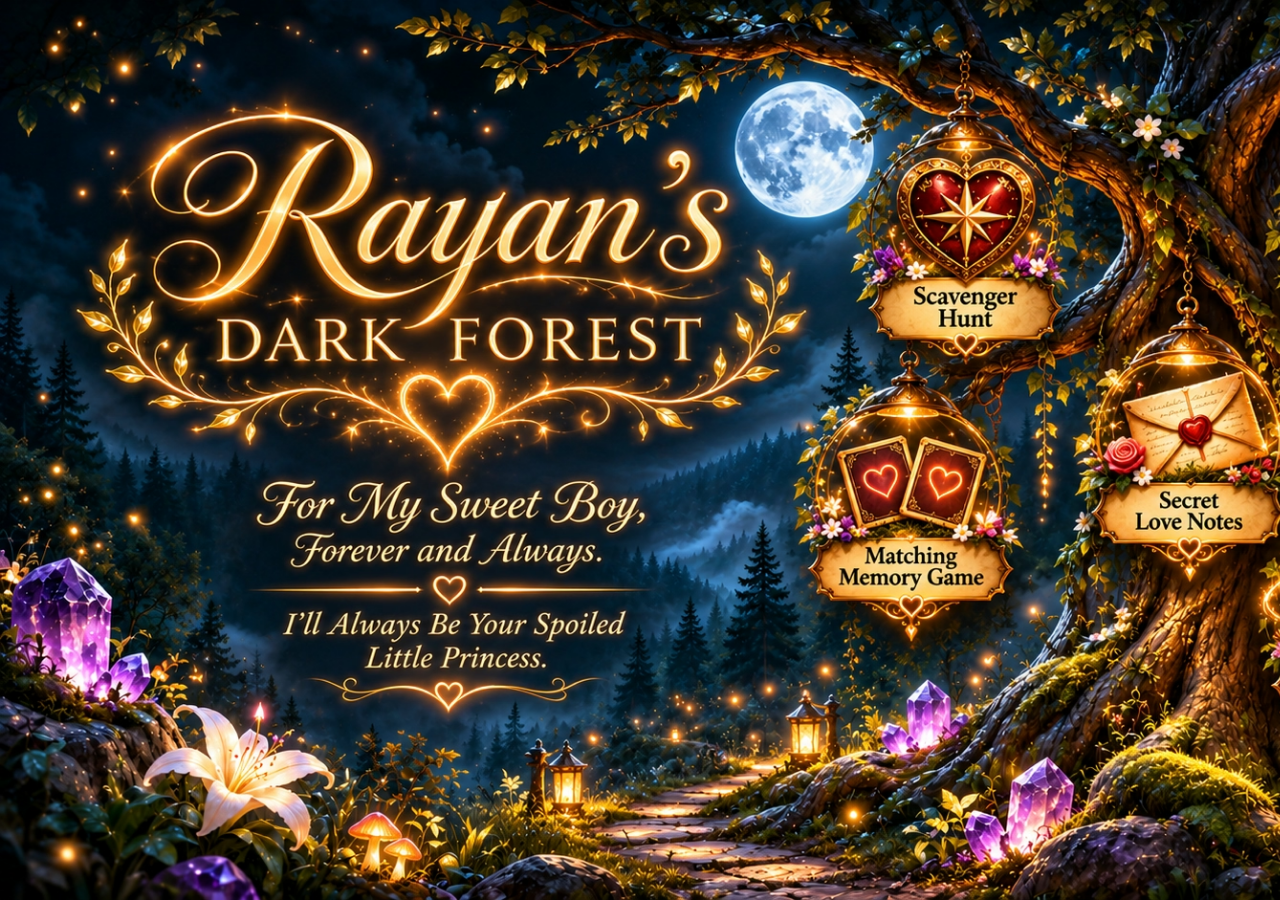
==== index.html @ 37598ecf "Use single seamless forest artwork on homepage" ====
<!doctype html>
<html lang="en">
<head>
  <meta charset="utf-8">
  <meta name="viewport" content="width=device-width, initial-scale=1, viewport-fit=cover">
  <meta name="theme-color" content="#050e16">
  <meta name="description" content="Rayan's Dark Forest — a little enchanted world made with love.">
  <title>Rayan's Dark Forest</title>
  <link rel="icon" href="assets/heart.svg" type="image/svg+xml">
  <link rel="preload" href="assets/rayans-dark-forest.avif" as="image" type="image/avif">
  <link rel="stylesheet" href="styles.css">
  <script defer src="script.js"></script>
</head>
<body class="home">
  <main class="forest-viewport" id="forest-viewport">
    <h1 class="visually-hidden">Rayan's Dark Forest</h1>
    <p class="visually-hidden">For My Sweet Boy, Forever and Always. I'll Always Be Your Spoiled Little Princess.</p>
    <div class="forest-scene" id="forest-scene" aria-label="An enchanted moonlit forest with five clickable lanterns in a magical tree">
      <img class="forest-art" src="assets/rayans-dark-forest.avif" width="1671" height="941" fetchpriority="high" draggable="false" alt="Rayan’s Dark Forest, a moonlit enchanted forest with five glowing game lanterns. The dedication reads: For My Sweet Boy, Forever and Always. I’ll Always Be Your Spoiled Little Princess.">
      <div class="magic-dust" id="magic-dust" aria-hidden="true"></div>
      <nav class="lantern-links" aria-label="Choose a forest adventure">
        <a class="lantern lantern-hunt" href="chapters/scavenger-hunt.html" aria-label="Open the Scavenger Hunt"><span class="visually-hidden">Scavenger Hunt</span></a>
        <a class="lantern lantern-words" href="chapters/word-search.html" aria-label="Open the Word Search Puzzle"><span class="visually-hidden">Word Search Puzzle</span></a>
        <a class="lantern lantern-matching" href="chapters/memory-game.html" aria-label="Open the Matching Memory Game"><span class="visually-hidden">Matching Memory Game</span></a>
        <a class="lantern lantern-notes" href="chapters/love-notes.html" aria-label="Open Secret Love Notes"><span class="visually-hidden">Secret Love Notes</span></a>
        <a class="lantern lantern-treasure" href="chapters/treasure-trail.html" aria-label="Open the Mystery Treasure Trail"><span class="visually-hidden">Mystery Treasure Trail</span></a>
      </nav>
    </div>
  </main>
</body>
</html>
---- styles.css ----
:root{color-scheme:dark;--night:#050e16;--gold:#f5c675;--gold-bright:#fff1ca;--soft-gold:#f3d6a3}
*{box-sizing:border-box}
html,body{margin:0;min-height:100%;background:var(--night)}
body{font-family:Georgia,"Times New Roman",serif;color:var(--gold-bright)}
a{color:inherit}
.visually-hidden{position:absolute!important;width:1px!important;height:1px!important;padding:0!important;margin:-1px!important;overflow:hidden!important;clip:rect(0,0,0,0)!important;white-space:nowrap!important;border:0!important}
/* The exact approved picture fills the screen, with all five hotspots aligned. */
.forest-viewport{display:grid;place-items:center;width:100%;height:100svh;height:100dvh;overflow:hidden;background:#050e16}
.forest-scene{position:relative;isolation:isolate;width:max(100vw,177.577svh);width:max(100vw,177.577dvh);aspect-ratio:1671/941;flex:none;overflow:hidden}
/* One full image avoids vertical seams between sliced image files. */
.forest-art{position:absolute;inset:0;display:block;width:100%;height:100%;object-fit:fill;user-select:none;pointer-events:none}
.magic-dust{position:absolute;inset:0;pointer-events:none;overflow:hidden}
.firefly{position:absolute;left:var(--x);top:var(--y);width:var(--size);height:var(--size);border-radius:50%;opacity:0;background:#fff0b8;box-shadow:0 0 4px 2px #ffd784,0 0 15px 4px #f4a94a70;animation:float-glimmer var(--time) ease-in-out var(--delay) infinite alternate}
@keyframes float-glimmer{0%{opacity:.0;transform:translate3d(0,8px,0) scale(.6)}38%{opacity:.65}75%{opacity:.16}100%{opacity:.8;transform:translate3d(var(--drift),-17px,0) scale(1.12)}}
.lantern-links{position:absolute;inset:0;pointer-events:none}
.lantern{position:absolute;display:block;z-index:2;pointer-events:auto;border-radius:48%;outline:0;touch-action:manipulation;-webkit-tap-highlight-color:transparent}
.lantern::before{content:"";position:absolute;inset:5%;border:1.6px solid transparent;border-radius:42%;opacity:0;transition:opacity .25s,border-color .25s,box-shadow .25s,transform .25s;transform:scale(.94)}
.lantern:is(:hover,:focus-visible)::before{opacity:1;border-color:#fff0b0bb;box-shadow:0 0 14px 5px #f7a63d80,0 0 34px 13px #ffbc4945,inset 0 0 28px #ffe9b83b;transform:scale(1)}
.lantern:active::before{box-shadow:0 0 30px 12px #fff0bcb0,inset 0 0 18px #ffe2a0a0}
.lantern-hunt{left:53.1%;top:9.1%;width:15.2%;height:30.9%}
.lantern-words{left:79.8%;top:9.2%;width:15.8%;height:30.9%}
.lantern-matching{left:48.9%;top:39.2%;width:15.5%;height:30.3%}
.lantern-notes{left:68.2%;top:30.4%;width:13.6%;height:32.7%}
.lantern-treasure{left:79.9%;top:45.8%;width:16.5%;height:38.5%}
/* Portrait phones can pan across a full-height scene to reach the lanterns. */
@media (max-width:720px) and (orientation:portrait){
  .forest-viewport{display:block;overflow-x:auto;overflow-y:hidden;scrollbar-width:thin;scrollbar-color:#bb8747 #06101a;overscroll-behavior-x:contain}
  .forest-scene{width:max(100vw,177.577svh);width:max(100vw,177.577dvh);height:auto;margin:0}
}
@media (prefers-reduced-motion:reduce){*,*::before,*::after{animation-duration:.001ms!important;transition-duration:.001ms!important}.firefly{display:none}}
/* Empty room pages retain a quiet piece of the same original forest artwork. */
.chapter{min-height:100svh;display:grid;place-items:center;position:relative;padding:clamp(20px,4vw,48px);overflow:hidden;background:#030b12}
.chapter::before{content:"";position:fixed;inset:-5%;z-index:0;background:url('assets/rayans-dark-forest.avif') center/cover no-repeat;filter:blur(14px) brightness(.33) saturate(.86);transform:scale(1.08)}
.chapter::after{content:"";position:fixed;inset:0;z-index:0;pointer-events:none;background:radial-gradient(ellipse at 50% 44%,#0e253900 15%,#02070cee 100%)}
.chapter-card{position:relative;z-index:1;width:min(600px,100%);padding:clamp(34px,6vw,65px) clamp(26px,5vw,56px);border:1px solid #ffcd7994;border-radius:27px;text-align:center;background:linear-gradient(150deg,#102031e8,#071119f0);box-shadow:0 0 70px #efac4a22,inset 0 0 30px #e7aa4411}
.chapter-mark{width:65px;height:65px;display:block;margin:0 auto 24px;color:#e7c07c;filter:drop-shadow(0 0 13px #f5bd75);}
.chapter-card h1{font-weight:normal;font-size:clamp(39px,6vw,62px);line-height:1.02;letter-spacing:-.025em;margin:0 0 20px;color:#f8dba9;text-shadow:0 0 22px #d99b45a0}
.chapter-card p{font-size:clamp(16px,2.5vw,20px);line-height:1.65;font-style:italic;color:#f2ddb9;margin:0 auto 32px;max-width:400px}
.chapter-back{display:inline-flex;align-items:center;justify-content:center;gap:12px;min-height:49px;padding:12px 25px;border:1px solid #ffd38fa8;border-radius:999px;color:#ffe1a9;background:#633e172a;text-decoration:none;font-size:16px;box-shadow:0 0 25px #da8b3426;transition:box-shadow .2s,transform .2s}
.chapter-back:hover,.chapter-back:focus-visible{transform:translateY(-2px);outline:1px solid #fff1b3;box-shadow:0 0 30px #e49b5788}
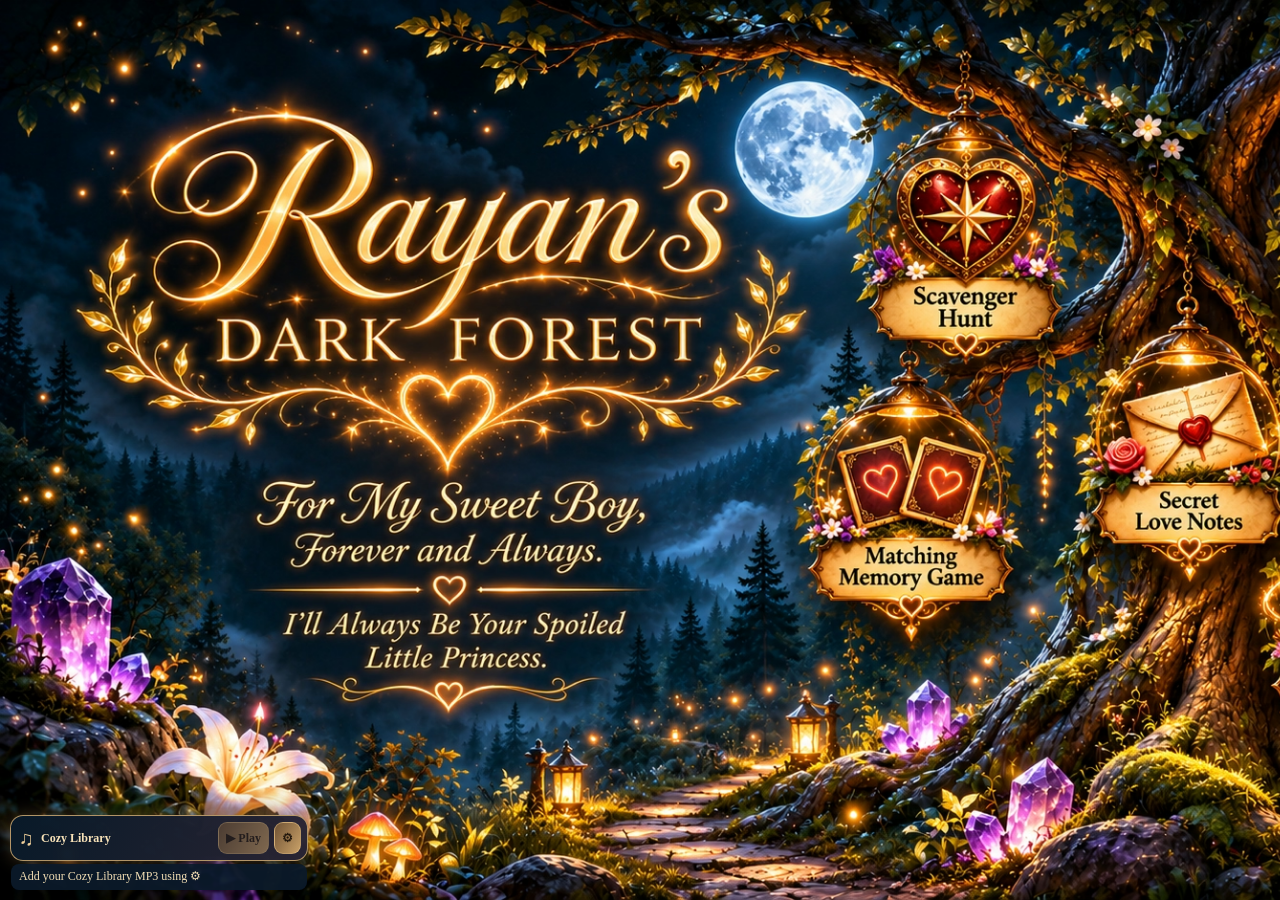
==== commit b2d758d9: "Enable Cozy Library music throughout index.html" ====
--- a/index.html
+++ b/index.html
@@ -10,6 +10,8 @@
   <link rel="preload" href="assets/rayans-dark-forest.avif" as="image" type="image/avif">
   <link rel="stylesheet" href="styles.css">
   <script defer src="script.js"></script>
+  <link rel="stylesheet" href="forest-music.css?v=1">
+  <script defer src="forest-music.js?v=1"></script>
 </head>
 <body class="home">
   <main class="forest-viewport" id="forest-viewport">
--- a/forest-music.css
+++ b/forest-music.css
@@ -0,0 +1,66 @@
+/* Shared Cozy Library soundtrack — self-contained, never affects game layouts. */
+#forest-cozy-music[hidden],#forest-cozy-music .forest-music-menu[hidden]{display:none!important}
+#forest-cozy-music{
+ position:fixed;z-index:100;bottom:max(10px,env(safe-area-inset-bottom));left:max(10px,env(safe-area-inset-left));
+ width:min(298px,calc(100vw - 20px));color:#fff3d6;
+ font:500 12px/1.35 Georgia,"Times New Roman",serif;
+ filter:drop-shadow(0 8px 17px #000a);box-sizing:border-box;
+}
+#forest-cozy-music *{box-sizing:border-box}
+#forest-cozy-music :is(button,input,a):focus-visible{
+ outline:2px solid #ffde91;outline-offset:3px
+}
+#forest-cozy-music .forest-music-toolbar{
+ display:flex;align-items:center;gap:5px;padding:6px;
+ border:1px solid #d6b176cf;border-radius:13px;
+ background:linear-gradient(120deg,#081a29f8,#2a2534f8);
+ box-shadow:0 0 17px #efbd6740;
+}
+#forest-cozy-music .forest-music-mark{font-size:20px;color:#f0d09b;padding:0 2px}
+#forest-cozy-music .forest-music-name{
+ font-size:12px;color:#f8e3b9;font-weight:700;
+ flex:1;min-width:0;white-space:nowrap;overflow:hidden;text-overflow:ellipsis
+}
+#forest-cozy-music button{
+ border:1px solid #e6c3898c;border-radius:9px;cursor:pointer;
+ font:700 12px Georgia,serif;
+}
+#forest-cozy-music .forest-music-toolbar button{
+ min-height:32px;padding:5px 7px;background:linear-gradient(120deg,#705335,#c9a168);
+ color:#24190e;white-space:nowrap;
+}
+#forest-cozy-music button:hover:not(:disabled){filter:brightness(1.12)}
+#forest-cozy-music button:disabled{opacity:.55;cursor:not-allowed}
+#forest-cozy-music .forest-music-status{
+ margin:3px 1px 0;padding:5px 8px;border-radius:8px;
+ background:#0b1b2beb;color:#f2deb5;line-height:1.3;overflow-wrap:anywhere;
+}
+#forest-cozy-music .forest-music-menu{
+ margin-top:5px;padding:13px;max-height:min(68vh,490px);overflow:auto;
+ border:1px solid #dcbd8dbd;border-radius:13px;
+ background:linear-gradient(145deg,#0a1d2bf9,#24202ef9);
+ box-shadow:0 8px 25px #000b;
+}
+#forest-cozy-music .forest-music-menu label{display:block;color:#f3d49d;margin:0 0 6px}
+#forest-cozy-music .forest-music-menu input[type=range]{
+ display:block;width:100%;accent-color:#e3bb76;margin:0 0 10px;
+}
+#forest-cozy-music .forest-music-menu p{
+ margin:10px 0;color:#e9d9c1;font-size:12px;line-height:1.45;
+}
+#forest-cozy-music .forest-music-menu button{
+ display:block;width:100%;padding:10px;margin:8px 0;
+ background:#694d35;color:#fff2d8;
+}
+#forest-cozy-music .forest-music-menu #forest-cozy-delete{background:#332b34}
+#forest-cozy-music .forest-music-menu .forest-music-note{
+ color:#d7c3ae;font-style:italic;font-size:11px;
+}
+@media(max-width:480px){
+ #forest-cozy-music{width:min(245px,calc(100vw - 16px));left:8px;bottom:max(8px,env(safe-area-inset-bottom))}
+ #forest-cozy-music .forest-music-toolbar{padding:5px}
+ #forest-cozy-music .forest-music-mark{font-size:17px}
+ #forest-cozy-music .forest-music-name{font-size:11px}
+ #forest-cozy-music .forest-music-toolbar button{min-height:30px;padding:4px 5px;font-size:11px}
+ #forest-cozy-music .forest-music-status{font-size:10px}
+}
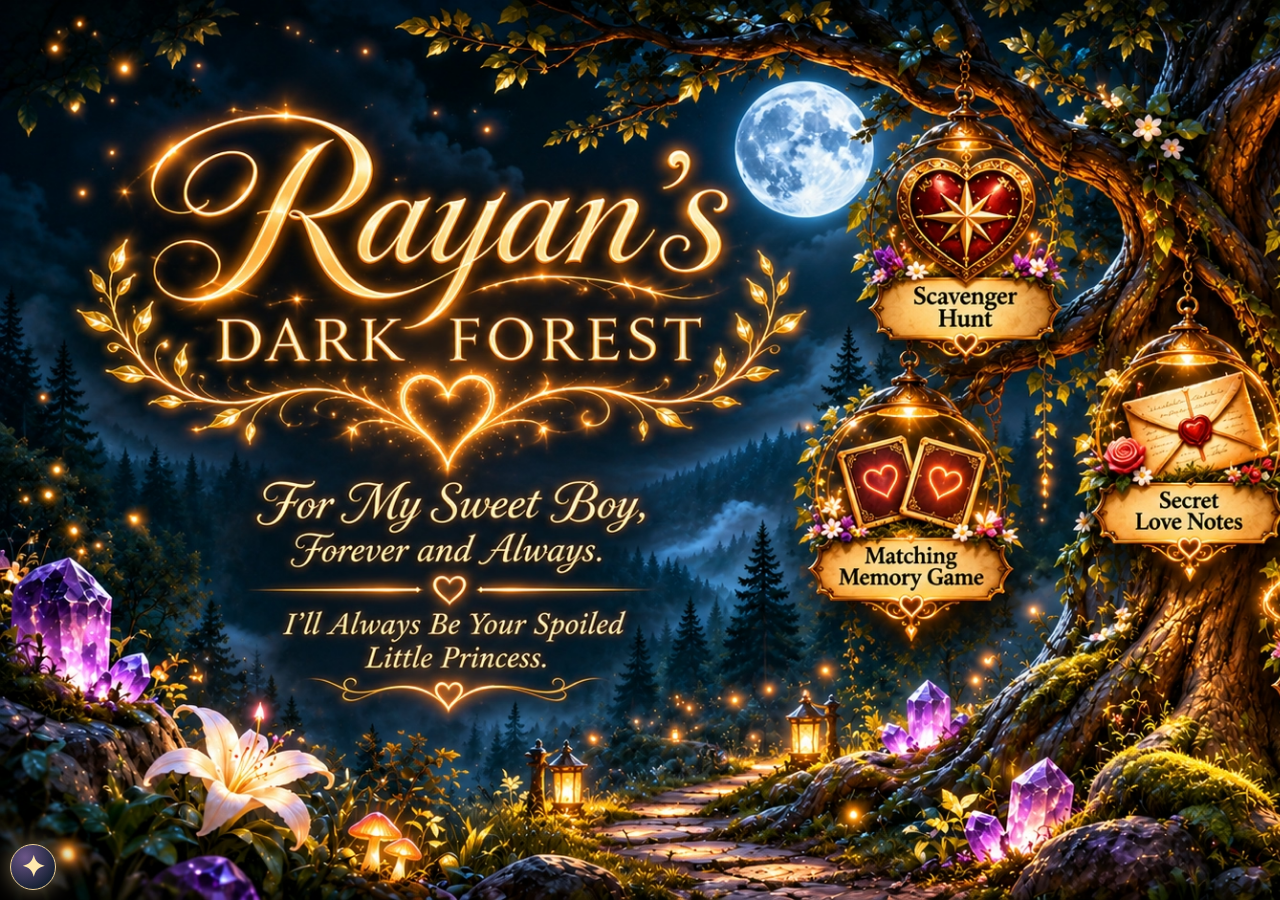
==== commit a1d946ed: "Add continuous music navigation and compact star in index.html" ====
--- a/index.html
+++ b/index.html
@@ -10,8 +10,10 @@
   <link rel="preload" href="assets/rayans-dark-forest.avif" as="image" type="image/avif">
   <link rel="stylesheet" href="styles.css">
   <script defer src="script.js"></script>
-  <link rel="stylesheet" href="forest-music.css?v=1">
-  <script defer src="forest-music.js?v=1"></script>
+  <script defer src="forest-shell.js?v=1"></script>
+  <link rel="stylesheet" href="forest-music.css?v=3">
+  <script defer src="forest-audio-config.js?v=1"></script>
+  <script defer src="forest-music.js?v=3"></script>
 </head>
 <body class="home">
   <main class="forest-viewport" id="forest-viewport">
--- a/forest-music.css
+++ b/forest-music.css
@@ -64,3 +64,68 @@
  #forest-cozy-music .forest-music-toolbar button{min-height:30px;padding:4px 5px;font-size:11px}
  #forest-cozy-music .forest-music-status{font-size:10px}
 }
+
+/* Hosted soundtracks: the visitor only sees player controls, not file setup. */
+#forest-cozy-music [hidden] {display:none!important}
+#forest-music-entrance {
+  position:fixed;inset:0;z-index:2147480000;
+  display:grid;place-items:center;padding:24px;
+  background:radial-gradient(ellipse at 50% 35%,#252040ea,#030b16f2 75%);
+  color:#fce8bd;text-align:center;
+  -webkit-backdrop-filter:blur(12px);backdrop-filter:blur(12px);
+}
+#forest-music-entrance .forest-entrance-card {
+  width:min(440px,100%);padding:36px 24px;
+  border:1px solid #d6b477aa;border-radius:20px;
+  background:linear-gradient(145deg,#182333ee,#271f37ee);
+  box-shadow:0 18px 80px #0009,0 0 42px #e5b9782a;
+  font-family:Georgia,"Times New Roman",serif;
+}
+#forest-music-entrance .forest-entrance-eyebrow {
+  font-size:12px;letter-spacing:.18em;text-transform:uppercase;color:#d7b681;
+}
+#forest-music-entrance h2 {
+  margin:14px 0;font:600 clamp(28px,6vw,42px)/1.1 Georgia,serif;color:#ffe7ac;
+}
+#forest-music-entrance p {font-size:16px;line-height:1.6;color:#f7e3c2}
+#forest-music-entrance button {
+  display:block;margin:28px auto 14px;padding:15px 30px;min-height:52px;
+  border:1px solid #f9dfa6;border-radius:30px;
+  background:linear-gradient(125deg,#ae804c,#f0d090);
+  color:#241716;cursor:pointer;
+  font:bold 17px Georgia,serif;box-shadow:0 3px 26px #d6b47777;
+}
+#forest-music-entrance button:focus-visible {outline:3px solid #fff;outline-offset:4px}
+#forest-music-entrance .forest-entrance-hint {font-size:12px;color:#dec69a}
+
+/* Compact music star: one tap to expand; all player controls live inside. */
+#forest-cozy-music { width:auto; z-index:1100; }
+#forest-cozy-music.is-open { width:min(298px,calc(100vw - 20px)); }
+#forest-cozy-music .forest-music-body[hidden] { display:none!important; }
+#forest-cozy-music .forest-music-toggle {
+  display:grid;place-items:center;width:46px;height:46px;min-width:46px;
+  padding:0;border:1px solid #f0d39b;border-radius:50%;
+  color:#ffe8ad;font:700 29px/1 Georgia,serif;cursor:pointer;
+  background:radial-gradient(circle at 32% 28%,#6c5588,#162134 75%);
+  box-shadow:0 0 22px #f8d99877,0 5px 22px #000a;
+  transition:transform .18s ease,box-shadow .18s ease;
+}
+#forest-cozy-music .forest-music-toggle:hover {
+  transform:scale(1.06);box-shadow:0 0 28px #f8d998ab,0 5px 22px #000a;
+}
+#forest-cozy-music.is-open .forest-music-toggle{margin-bottom:6px}
+#forest-cozy-music .forest-music-body { width:100%; }
+#forest-cozy-music:not(.is-open) .forest-music-body{display:none!important}
+@media(max-width:480px){
+ #forest-cozy-music{width:auto}
+ #forest-cozy-music.is-open{width:min(245px,calc(100vw - 16px))}
+ #forest-cozy-music .forest-music-toggle{width:44px;height:44px;min-width:44px}
+}
+
+/* Keep all in-app chapters inside the homepage so its audio never restarts. */
+#forest-adventure-frame {
+ position:fixed;inset:0;width:100%;height:100%;height:100dvh;
+ border:0;display:block;z-index:800;background:#07131d;
+}
+#forest-adventure-frame[hidden]{display:none!important}
+body.forest-shell-in-chapter {overflow:hidden!important}
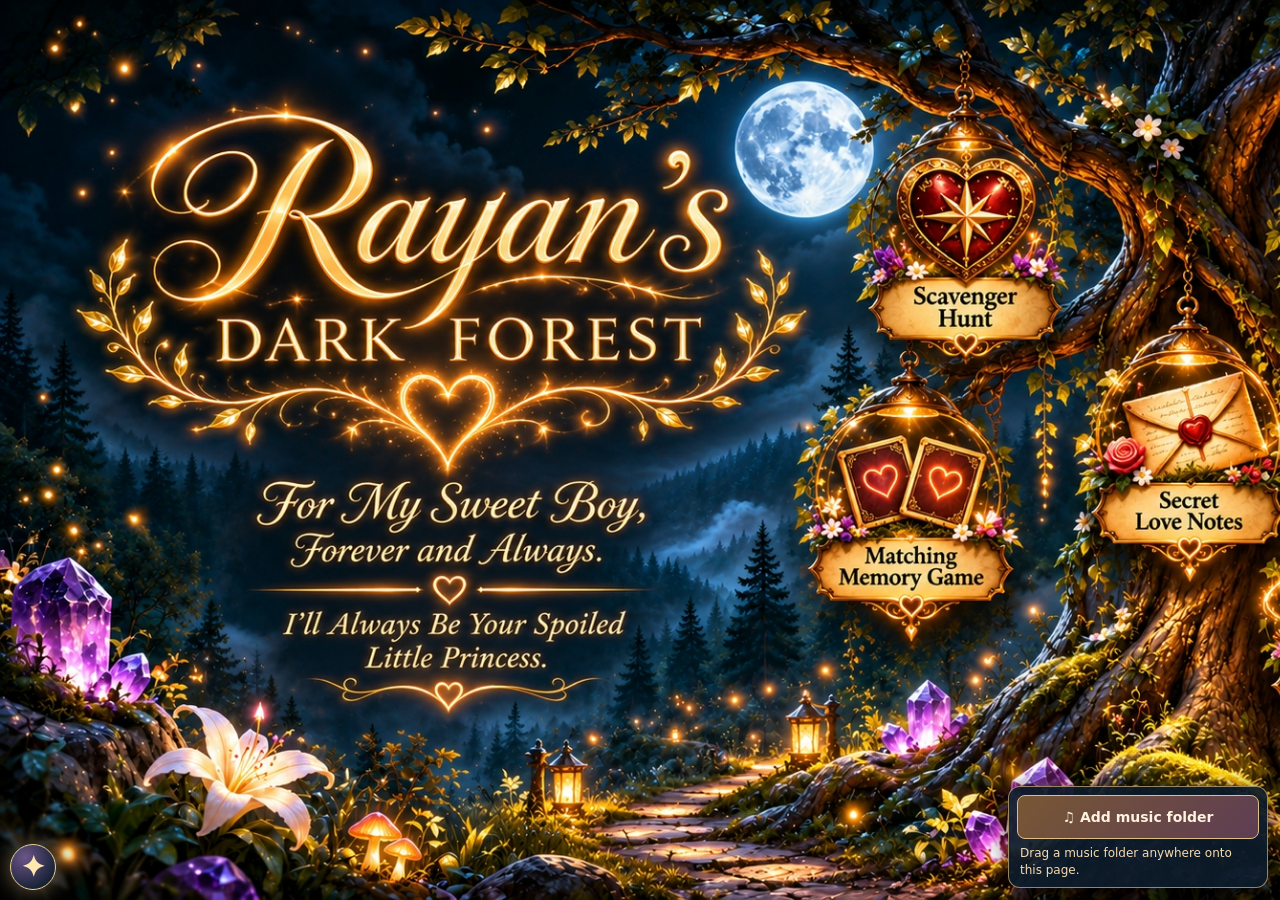
==== commit 0aa6f223: "Enable app-wide laptop folder import and remove Google Drive sign-in" ====
--- a/index.html
+++ b/index.html
@@ -11,9 +11,10 @@
   <link rel="stylesheet" href="styles.css">
   <script defer src="script.js"></script>
   <script defer src="forest-shell.js?v=1"></script>
-  <link rel="stylesheet" href="forest-music.css?v=3">
-  <script defer src="forest-audio-config.js?v=1"></script>
-  <script defer src="forest-music.js?v=3"></script>
+  <link rel="stylesheet" href="forest-music.css?v=5">
+  <script defer src="forest-audio-config.js?v=2"></script>
+  <script defer src="forest-local-music.js?v=1"></script>
+  <script defer src="forest-music.js?v=6"></script>
 </head>
 <body class="home">
   <main class="forest-viewport" id="forest-viewport">
--- a/forest-music.css
+++ b/forest-music.css
@@ -129,3 +129,36 @@
 }
 #forest-adventure-frame[hidden]{display:none!important}
 body.forest-shell-in-chapter {overflow:hidden!important}
+
+
+
+/* One persistent folder-import button for the entire Forest, including chapters. */
+.forest-local-music-ui{
+  position:fixed;z-index:1250;bottom:12px;right:12px;
+  width:min(260px,calc(100vw - 26px));
+  padding:8px;border:1px solid #d9bc85aa;border-radius:12px;
+  background:#0c1b2aee;box-shadow:0 5px 22px #000a;
+  color:#ffe4ac;font:12px/1.4 system-ui,sans-serif;
+}
+.forest-local-folder-button{
+  display:block;width:100%;min-height:44px;border:1px solid #dcbf85;
+  border-radius:8px;background:linear-gradient(135deg,#785735,#5e3d54);
+  color:#fff3df;font:700 14px/1.3 system-ui,sans-serif;
+  cursor:pointer;
+}
+.forest-local-folder-button:hover{filter:brightness(1.13)}
+.forest-local-folder-button:focus-visible{outline:3px solid #fff5b1;outline-offset:3px}
+.forest-local-folder-status{margin:6px 3px 0;color:#f7dbb0;overflow-wrap:anywhere}
+.forest-local-drop-overlay{
+  position:fixed;inset:10px;z-index:2000;pointer-events:none;
+  display:grid;place-items:center;padding:20px;
+  background:#102a37e8;border:5px dashed #ffe0a3;border-radius:25px;
+  color:#fff1d1;text-align:center;font:700 clamp(20px,4vw,40px)/1.3 system-ui,sans-serif;
+  text-shadow:0 2px 10px #0009;
+}
+.forest-local-drop-overlay[hidden]{display:none!important}
+@media(max-width:640px){
+  .forest-local-music-ui{bottom:8px;right:8px;width:min(200px,calc(100vw - 16px));padding:5px}
+  .forest-local-folder-button{min-height:37px;font-size:12px}
+  .forest-local-folder-status{font-size:10px}
+}
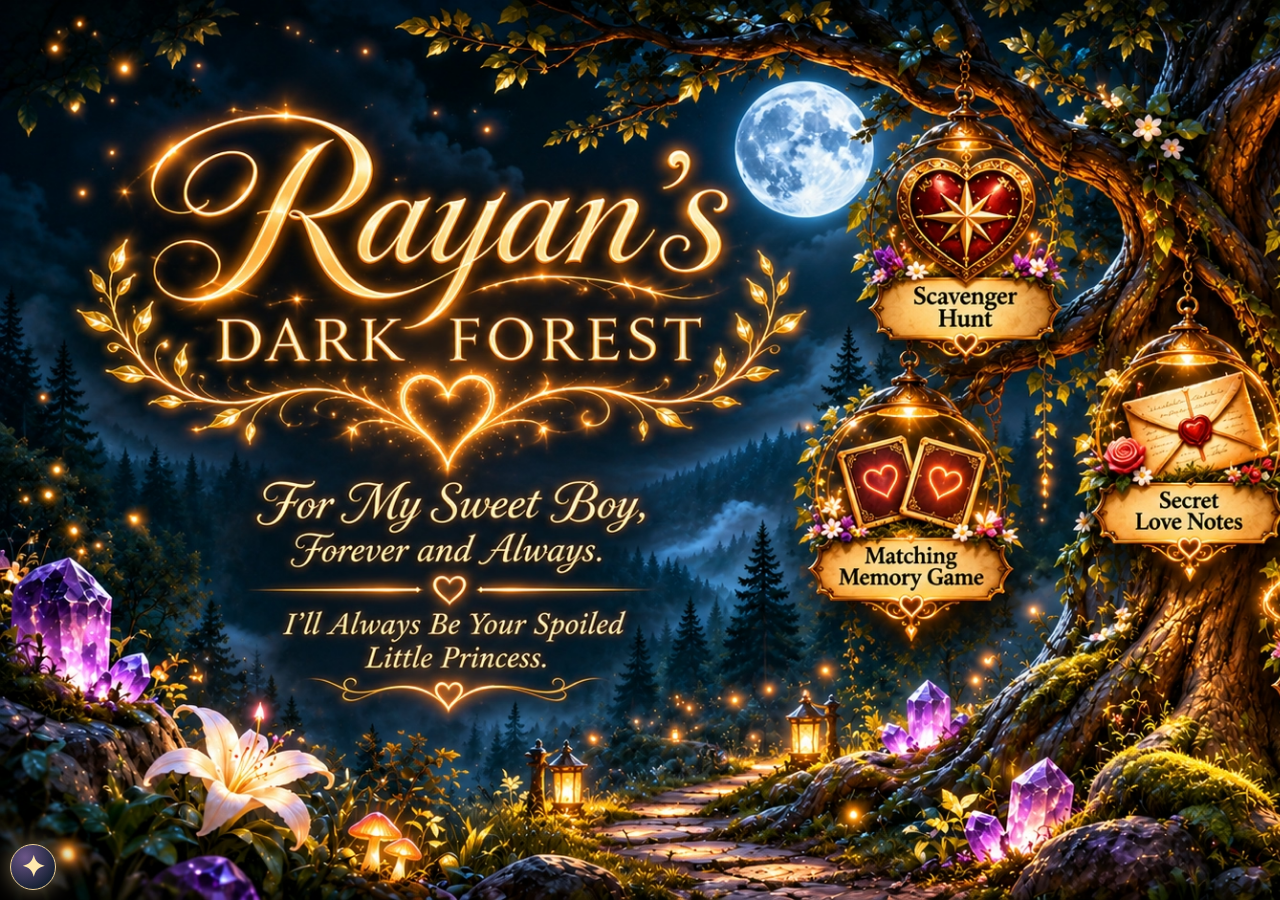
==== commit fe0cb0a9: "Load music importer from existing icon, without floating bottom-right box" ====
--- a/index.html
+++ b/index.html
@@ -11,10 +11,10 @@
   <link rel="stylesheet" href="styles.css">
   <script defer src="script.js"></script>
   <script defer src="forest-shell.js?v=1"></script>
-  <link rel="stylesheet" href="forest-music.css?v=5">
+  <link rel="stylesheet" href="forest-music.css?v=6">
   <script defer src="forest-audio-config.js?v=2"></script>
-  <script defer src="forest-local-music.js?v=1"></script>
-  <script defer src="forest-music.js?v=6"></script>
+  <script defer src="forest-local-music.js?v=2"></script>
+  <script defer src="forest-music.js?v=7"></script>
 </head>
 <body class="home">
   <main class="forest-viewport" id="forest-viewport">
--- a/forest-music.css
+++ b/forest-music.css
@@ -132,23 +132,7 @@
 
 
 
-/* One persistent folder-import button for the entire Forest, including chapters. */
-.forest-local-music-ui{
-  position:fixed;z-index:1250;bottom:12px;right:12px;
-  width:min(260px,calc(100vw - 26px));
-  padding:8px;border:1px solid #d9bc85aa;border-radius:12px;
-  background:#0c1b2aee;box-shadow:0 5px 22px #000a;
-  color:#ffe4ac;font:12px/1.4 system-ui,sans-serif;
-}
-.forest-local-folder-button{
-  display:block;width:100%;min-height:44px;border:1px solid #dcbf85;
-  border-radius:8px;background:linear-gradient(135deg,#785735,#5e3d54);
-  color:#fff3df;font:700 14px/1.3 system-ui,sans-serif;
-  cursor:pointer;
-}
-.forest-local-folder-button:hover{filter:brightness(1.13)}
-.forest-local-folder-button:focus-visible{outline:3px solid #fff5b1;outline-offset:3px}
-.forest-local-folder-status{margin:6px 3px 0;color:#f7dbb0;overflow-wrap:anywhere}
+/* Only visible while a local folder is being dragged over the app. */
 .forest-local-drop-overlay{
   position:fixed;inset:10px;z-index:2000;pointer-events:none;
   display:grid;place-items:center;padding:20px;
@@ -157,8 +141,3 @@
   text-shadow:0 2px 10px #0009;
 }
 .forest-local-drop-overlay[hidden]{display:none!important}
-@media(max-width:640px){
-  .forest-local-music-ui{bottom:8px;right:8px;width:min(200px,calc(100vw - 16px));padding:5px}
-  .forest-local-folder-button{min-height:37px;font-size:12px}
-  .forest-local-folder-status{font-size:10px}
-}
